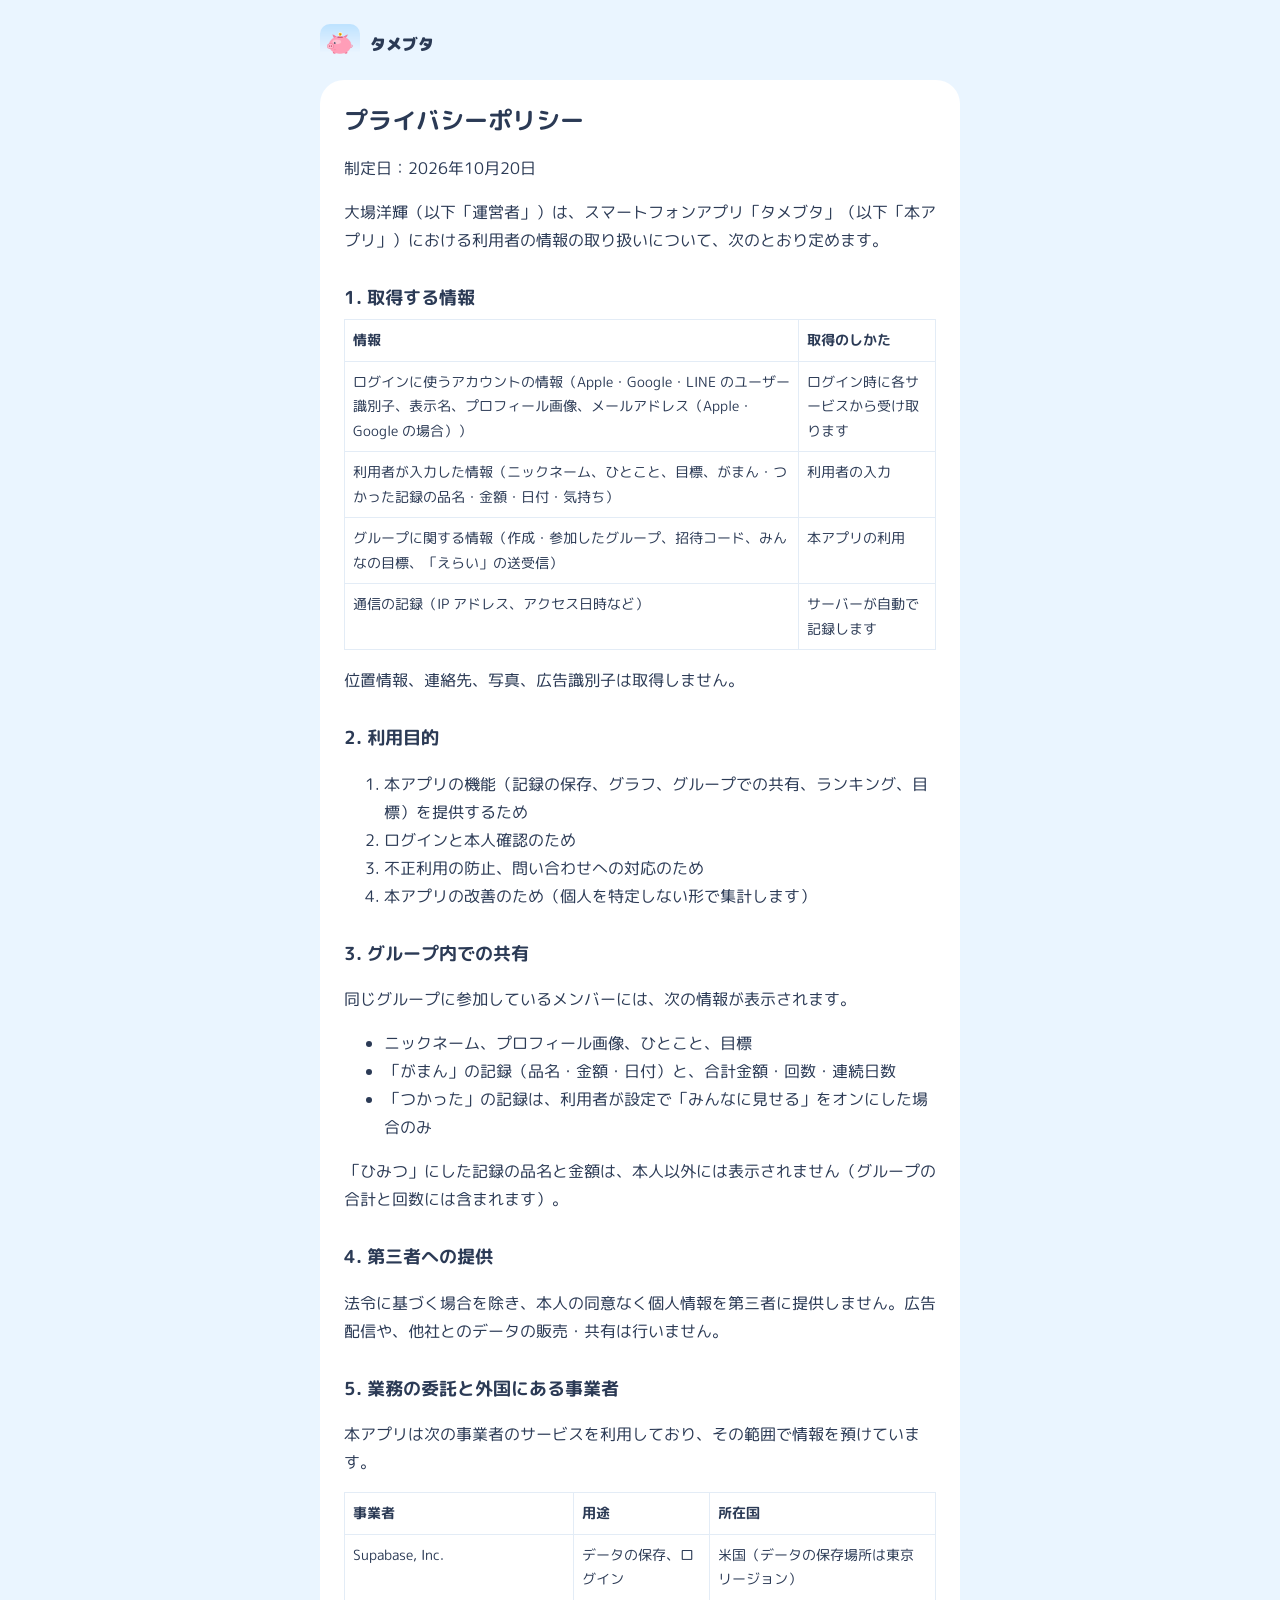
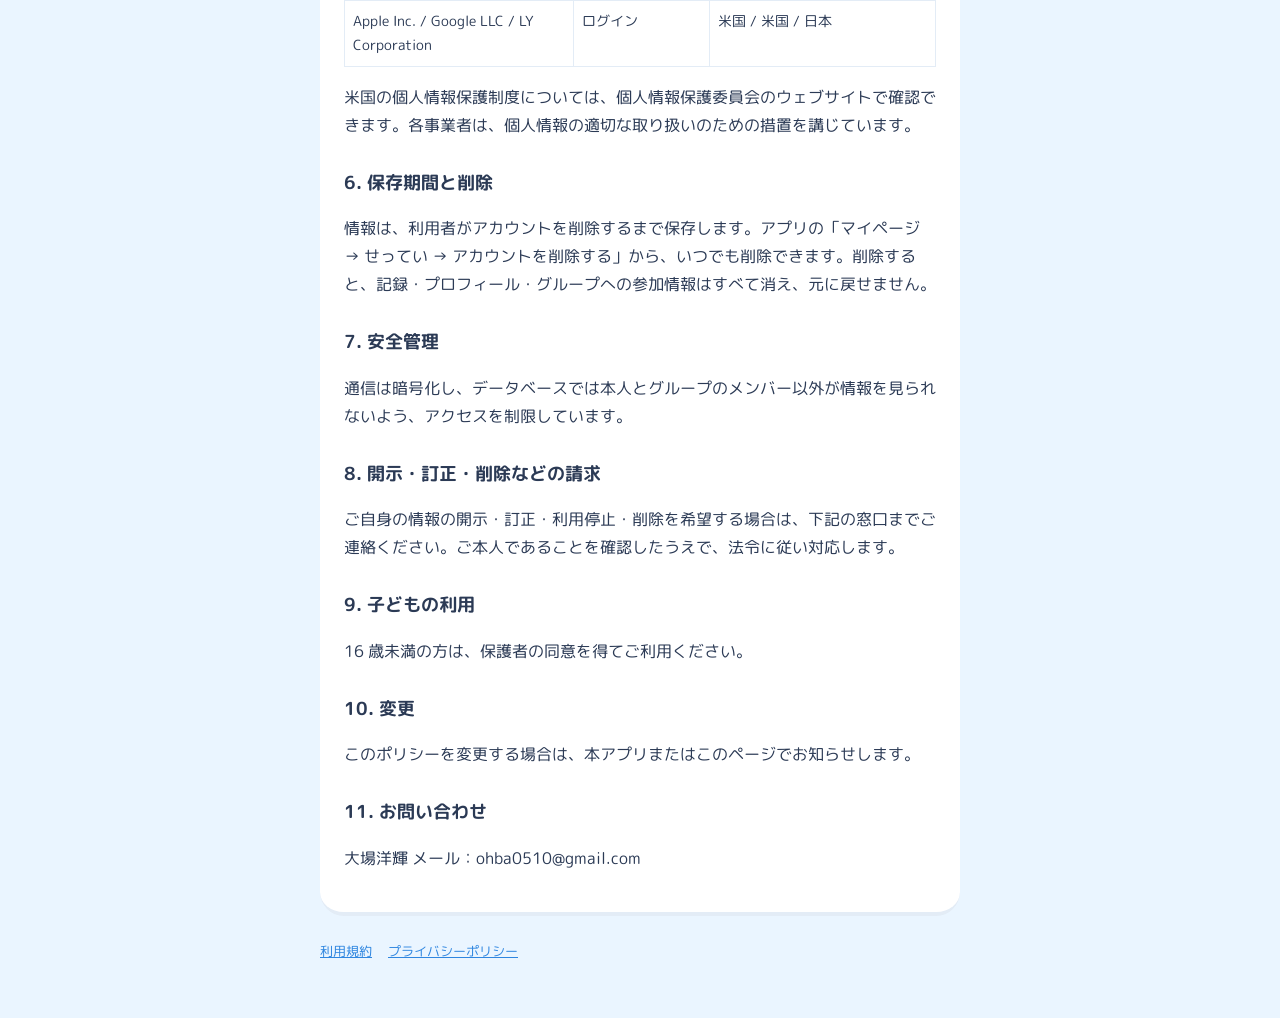
==== privacy.html @ 881023da "Add files via upload" ====
<!doctype html><html lang="ja"><head><meta charset="utf-8"><meta name="viewport" content="width=device-width,initial-scale=1">
<title>プライバシーポリシー | タメブタ</title><link rel="icon" href="icon.png">
<link rel="preconnect" href="https://fonts.googleapis.com"><link rel="preconnect" href="https://fonts.gstatic.com" crossorigin>
<link href="https://fonts.googleapis.com/css2?family=M+PLUS+Rounded+1c:wght@500;800&display=swap" rel="stylesheet">
<link rel="stylesheet" href="style.css"></head><body><main>
<a class="brand" href="./"><img src="icon.png" alt="">タメブタ</a>
<div class="card"><h1>プライバシーポリシー</h1>
<p>制定日：2026年10月20日</p>
<p>大場洋輝（以下「運営者」）は、スマートフォンアプリ「タメブタ」（以下「本アプリ」）における利用者の情報の取り扱いについて、次のとおり定めます。</p>
<h2>1. 取得する情報</h2>
<table>
<thead>
<tr>
<th>情報</th>
<th>取得のしかた</th>
</tr>
</thead>
<tbody>
<tr>
<td>ログインに使うアカウントの情報（Apple・Google・LINE のユーザー識別子、表示名、プロフィール画像、メールアドレス（Apple・Google の場合））</td>
<td>ログイン時に各サービスから受け取ります</td>
</tr>
<tr>
<td>利用者が入力した情報（ニックネーム、ひとこと、目標、がまん・つかった記録の品名・金額・日付・気持ち）</td>
<td>利用者の入力</td>
</tr>
<tr>
<td>グループに関する情報（作成・参加したグループ、招待コード、みんなの目標、「えらい」の送受信）</td>
<td>本アプリの利用</td>
</tr>
<tr>
<td>通信の記録（IP アドレス、アクセス日時など）</td>
<td>サーバーが自動で記録します</td>
</tr>
</tbody>
</table>
<p>位置情報、連絡先、写真、広告識別子は取得しません。</p>
<h2>2. 利用目的</h2>
<ol>
<li>本アプリの機能（記録の保存、グラフ、グループでの共有、ランキング、目標）を提供するため</li>
<li>ログインと本人確認のため</li>
<li>不正利用の防止、問い合わせへの対応のため</li>
<li>本アプリの改善のため（個人を特定しない形で集計します）</li>
</ol>
<h2>3. グループ内での共有</h2>
<p>同じグループに参加しているメンバーには、次の情報が表示されます。</p>
<ul>
<li>ニックネーム、プロフィール画像、ひとこと、目標</li>
<li>「がまん」の記録（品名・金額・日付）と、合計金額・回数・連続日数</li>
<li>「つかった」の記録は、利用者が設定で「みんなに見せる」をオンにした場合のみ</li>
</ul>
<p>「ひみつ」にした記録の品名と金額は、本人以外には表示されません（グループの合計と回数には含まれます）。</p>
<h2>4. 第三者への提供</h2>
<p>法令に基づく場合を除き、本人の同意なく個人情報を第三者に提供しません。広告配信や、他社とのデータの販売・共有は行いません。</p>
<h2>5. 業務の委託と外国にある事業者</h2>
<p>本アプリは次の事業者のサービスを利用しており、その範囲で情報を預けています。</p>
<table>
<thead>
<tr>
<th>事業者</th>
<th>用途</th>
<th>所在国</th>
</tr>
</thead>
<tbody>
<tr>
<td>Supabase, Inc.</td>
<td>データの保存、ログイン</td>
<td>米国（データの保存場所は東京リージョン）</td>
</tr>
<tr>
<td>Apple Inc. / Google LLC / LY Corporation</td>
<td>ログイン</td>
<td>米国 / 米国 / 日本</td>
</tr>
</tbody>
</table>
<p>米国の個人情報保護制度については、個人情報保護委員会のウェブサイトで確認できます。各事業者は、個人情報の適切な取り扱いのための措置を講じています。</p>
<h2>6. 保存期間と削除</h2>
<p>情報は、利用者がアカウントを削除するまで保存します。アプリの「マイページ → せってい → アカウントを削除する」から、いつでも削除できます。削除すると、記録・プロフィール・グループへの参加情報はすべて消え、元に戻せません。</p>
<h2>7. 安全管理</h2>
<p>通信は暗号化し、データベースでは本人とグループのメンバー以外が情報を見られないよう、アクセスを制限しています。</p>
<h2>8. 開示・訂正・削除などの請求</h2>
<p>ご自身の情報の開示・訂正・利用停止・削除を希望する場合は、下記の窓口までご連絡ください。ご本人であることを確認したうえで、法令に従い対応します。</p>
<h2>9. 子どもの利用</h2>
<p>16 歳未満の方は、保護者の同意を得てご利用ください。</p>
<h2>10. 変更</h2>
<p>このポリシーを変更する場合は、本アプリまたはこのページでお知らせします。</p>
<h2>11. お問い合わせ</h2>
<p>大場洋輝
メール：ohba0510@gmail.com</p></div></main>
<footer><a href="terms.html">利用規約</a><a href="privacy.html">プライバシーポリシー</a></footer></body></html>
---- style.css ----
:root{--bg:#EAF5FF;--card:#fff;--ink:#2B3A55;--muted:#5E6B85;--line:#E3ECF6;--go:#13A574;--sky:#2F86E0;--pig:#E5587E}
*{box-sizing:border-box}
body{margin:0;background:var(--bg);color:var(--ink);font-family:"M PLUS Rounded 1c","Hiragino Maru Gothic ProN","Hiragino Sans",sans-serif;line-height:1.75;padding:24px 16px 56px}
main{max-width:640px;margin:0 auto}
.card{background:var(--card);border-radius:24px;padding:24px;border-bottom:4px solid var(--line)}
h1{font-size:24px;line-height:1.4;margin:0 0 8px}
h2{font-size:18px;margin:28px 0 6px}
a{color:var(--sky)}
table{border-collapse:collapse;width:100%;font-size:14px;display:block;overflow-x:auto}
th,td{border:1px solid var(--line);padding:8px;text-align:left;vertical-align:top}
blockquote{margin:0 0 16px;padding:10px 14px;background:#FFF4E0;border-radius:12px;color:#8A5300;font-size:14px}
.brand{display:flex;align-items:center;gap:10px;margin-bottom:16px;font-weight:900;color:var(--ink);text-decoration:none}
.brand img{width:40px;height:40px;border-radius:10px}
footer{max-width:640px;margin:24px auto 0;font-size:13px;color:var(--muted);display:flex;gap:16px;flex-wrap:wrap}
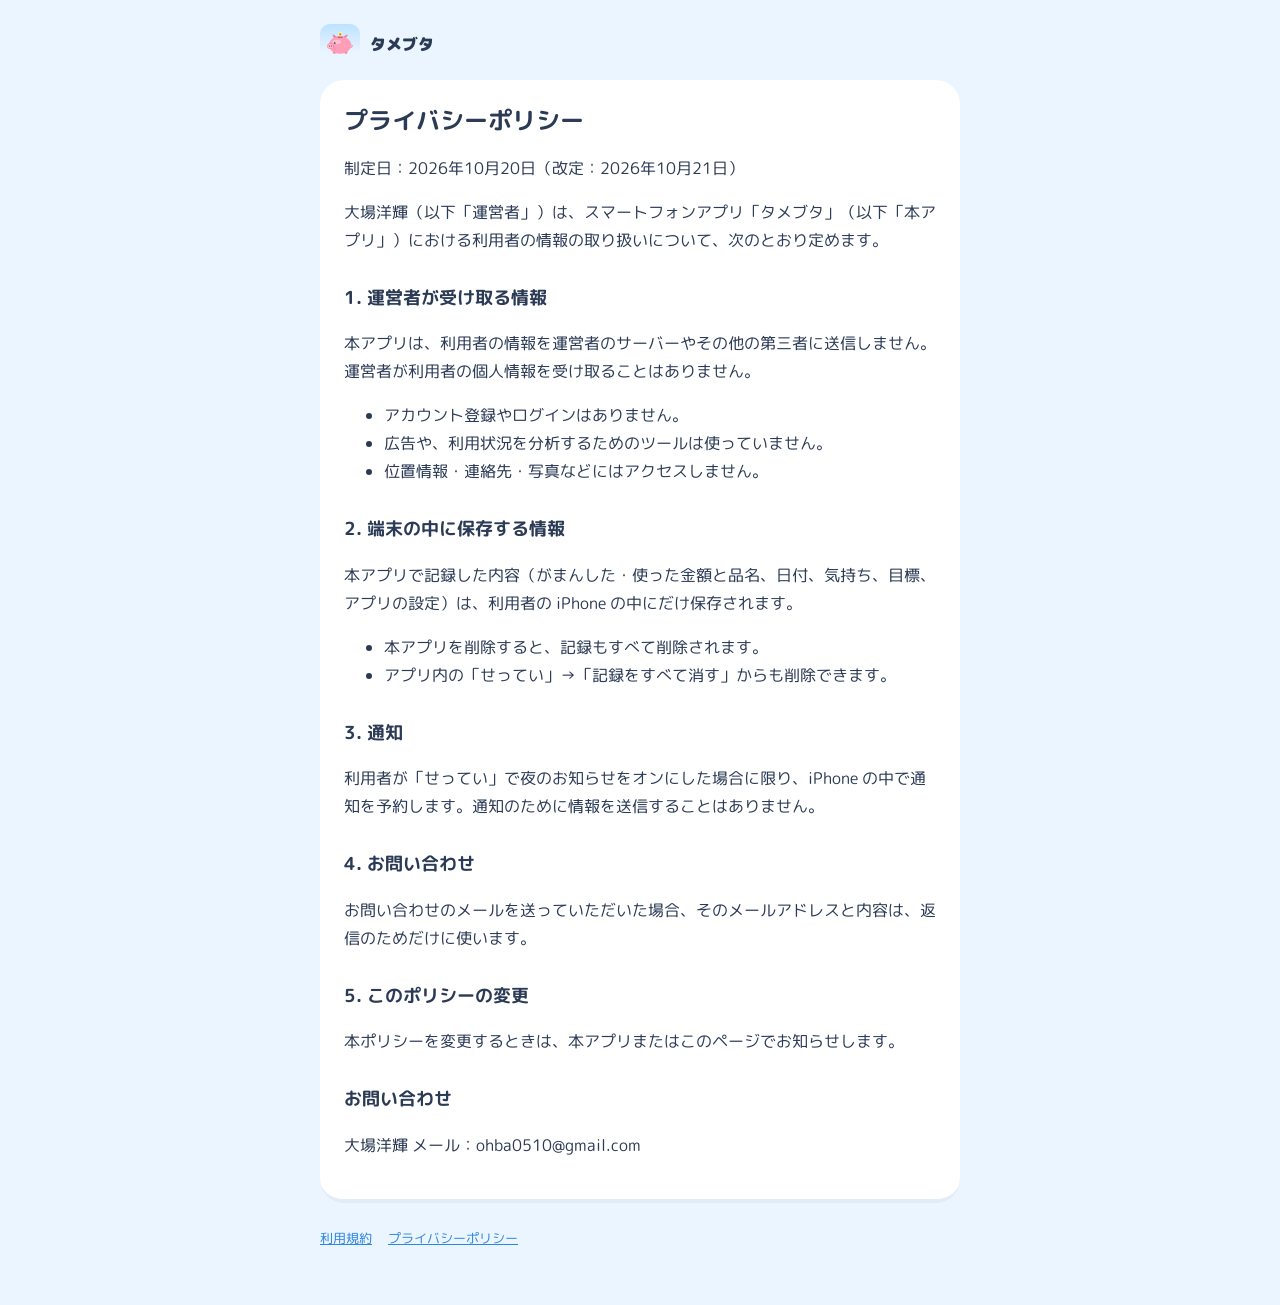
==== commit d09a7f37: "一人用の初版に合わせて利用規約とプライバシーポリシーを更新" ====
--- a/privacy.html
+++ b/privacy.html
@@ -5,88 +5,28 @@
 <link rel="stylesheet" href="style.css"></head><body><main>
 <a class="brand" href="./"><img src="icon.png" alt="">タメブタ</a>
 <div class="card"><h1>プライバシーポリシー</h1>
-<p>制定日：2026年10月20日</p>
+<p>制定日：2026年10月20日（改定：2026年10月21日）</p>
 <p>大場洋輝（以下「運営者」）は、スマートフォンアプリ「タメブタ」（以下「本アプリ」）における利用者の情報の取り扱いについて、次のとおり定めます。</p>
-<h2>1. 取得する情報</h2>
-<table>
-<thead>
-<tr>
-<th>情報</th>
-<th>取得のしかた</th>
-</tr>
-</thead>
-<tbody>
-<tr>
-<td>ログインに使うアカウントの情報（Apple・Google・LINE のユーザー識別子、表示名、プロフィール画像、メールアドレス（Apple・Google の場合））</td>
-<td>ログイン時に各サービスから受け取ります</td>
-</tr>
-<tr>
-<td>利用者が入力した情報（ニックネーム、ひとこと、目標、がまん・つかった記録の品名・金額・日付・気持ち）</td>
-<td>利用者の入力</td>
-</tr>
-<tr>
-<td>グループに関する情報（作成・参加したグループ、招待コード、みんなの目標、「えらい」の送受信）</td>
-<td>本アプリの利用</td>
-</tr>
-<tr>
-<td>通信の記録（IP アドレス、アクセス日時など）</td>
-<td>サーバーが自動で記録します</td>
-</tr>
-</tbody>
-</table>
-<p>位置情報、連絡先、写真、広告識別子は取得しません。</p>
-<h2>2. 利用目的</h2>
-<ol>
-<li>本アプリの機能（記録の保存、グラフ、グループでの共有、ランキング、目標）を提供するため</li>
-<li>ログインと本人確認のため</li>
-<li>不正利用の防止、問い合わせへの対応のため</li>
-<li>本アプリの改善のため（個人を特定しない形で集計します）</li>
-</ol>
-<h2>3. グループ内での共有</h2>
-<p>同じグループに参加しているメンバーには、次の情報が表示されます。</p>
+<h2>1. 運営者が受け取る情報</h2>
+<p>本アプリは、利用者の情報を運営者のサーバーやその他の第三者に送信しません。運営者が利用者の個人情報を受け取ることはありません。</p>
 <ul>
-<li>ニックネーム、プロフィール画像、ひとこと、目標</li>
-<li>「がまん」の記録（品名・金額・日付）と、合計金額・回数・連続日数</li>
-<li>「つかった」の記録は、利用者が設定で「みんなに見せる」をオンにした場合のみ</li>
+<li>アカウント登録やログインはありません。</li>
+<li>広告や、利用状況を分析するためのツールは使っていません。</li>
+<li>位置情報・連絡先・写真などにはアクセスしません。</li>
 </ul>
-<p>「ひみつ」にした記録の品名と金額は、本人以外には表示されません（グループの合計と回数には含まれます）。</p>
-<h2>4. 第三者への提供</h2>
-<p>法令に基づく場合を除き、本人の同意なく個人情報を第三者に提供しません。広告配信や、他社とのデータの販売・共有は行いません。</p>
-<h2>5. 業務の委託と外国にある事業者</h2>
-<p>本アプリは次の事業者のサービスを利用しており、その範囲で情報を預けています。</p>
-<table>
-<thead>
-<tr>
-<th>事業者</th>
-<th>用途</th>
-<th>所在国</th>
-</tr>
-</thead>
-<tbody>
-<tr>
-<td>Supabase, Inc.</td>
-<td>データの保存、ログイン</td>
-<td>米国（データの保存場所は東京リージョン）</td>
-</tr>
-<tr>
-<td>Apple Inc. / Google LLC / LY Corporation</td>
-<td>ログイン</td>
-<td>米国 / 米国 / 日本</td>
-</tr>
-</tbody>
-</table>
-<p>米国の個人情報保護制度については、個人情報保護委員会のウェブサイトで確認できます。各事業者は、個人情報の適切な取り扱いのための措置を講じています。</p>
-<h2>6. 保存期間と削除</h2>
-<p>情報は、利用者がアカウントを削除するまで保存します。アプリの「マイページ → せってい → アカウントを削除する」から、いつでも削除できます。削除すると、記録・プロフィール・グループへの参加情報はすべて消え、元に戻せません。</p>
-<h2>7. 安全管理</h2>
-<p>通信は暗号化し、データベースでは本人とグループのメンバー以外が情報を見られないよう、アクセスを制限しています。</p>
-<h2>8. 開示・訂正・削除などの請求</h2>
-<p>ご自身の情報の開示・訂正・利用停止・削除を希望する場合は、下記の窓口までご連絡ください。ご本人であることを確認したうえで、法令に従い対応します。</p>
-<h2>9. 子どもの利用</h2>
-<p>16 歳未満の方は、保護者の同意を得てご利用ください。</p>
-<h2>10. 変更</h2>
-<p>このポリシーを変更する場合は、本アプリまたはこのページでお知らせします。</p>
-<h2>11. お問い合わせ</h2>
+<h2>2. 端末の中に保存する情報</h2>
+<p>本アプリで記録した内容（がまんした・使った金額と品名、日付、気持ち、目標、アプリの設定）は、利用者の iPhone の中にだけ保存されます。</p>
+<ul>
+<li>本アプリを削除すると、記録もすべて削除されます。</li>
+<li>アプリ内の「せってい」→「記録をすべて消す」からも削除できます。</li>
+</ul>
+<h2>3. 通知</h2>
+<p>利用者が「せってい」で夜のお知らせをオンにした場合に限り、iPhone の中で通知を予約します。通知のために情報を送信することはありません。</p>
+<h2>4. お問い合わせ</h2>
+<p>お問い合わせのメールを送っていただいた場合、そのメールアドレスと内容は、返信のためだけに使います。</p>
+<h2>5. このポリシーの変更</h2>
+<p>本ポリシーを変更するときは、本アプリまたはこのページでお知らせします。</p>
+<h2>お問い合わせ</h2>
 <p>大場洋輝
 メール：ohba0510@gmail.com</p></div></main>
 <footer><a href="terms.html">利用規約</a><a href="privacy.html">プライバシーポリシー</a></footer></body></html>
